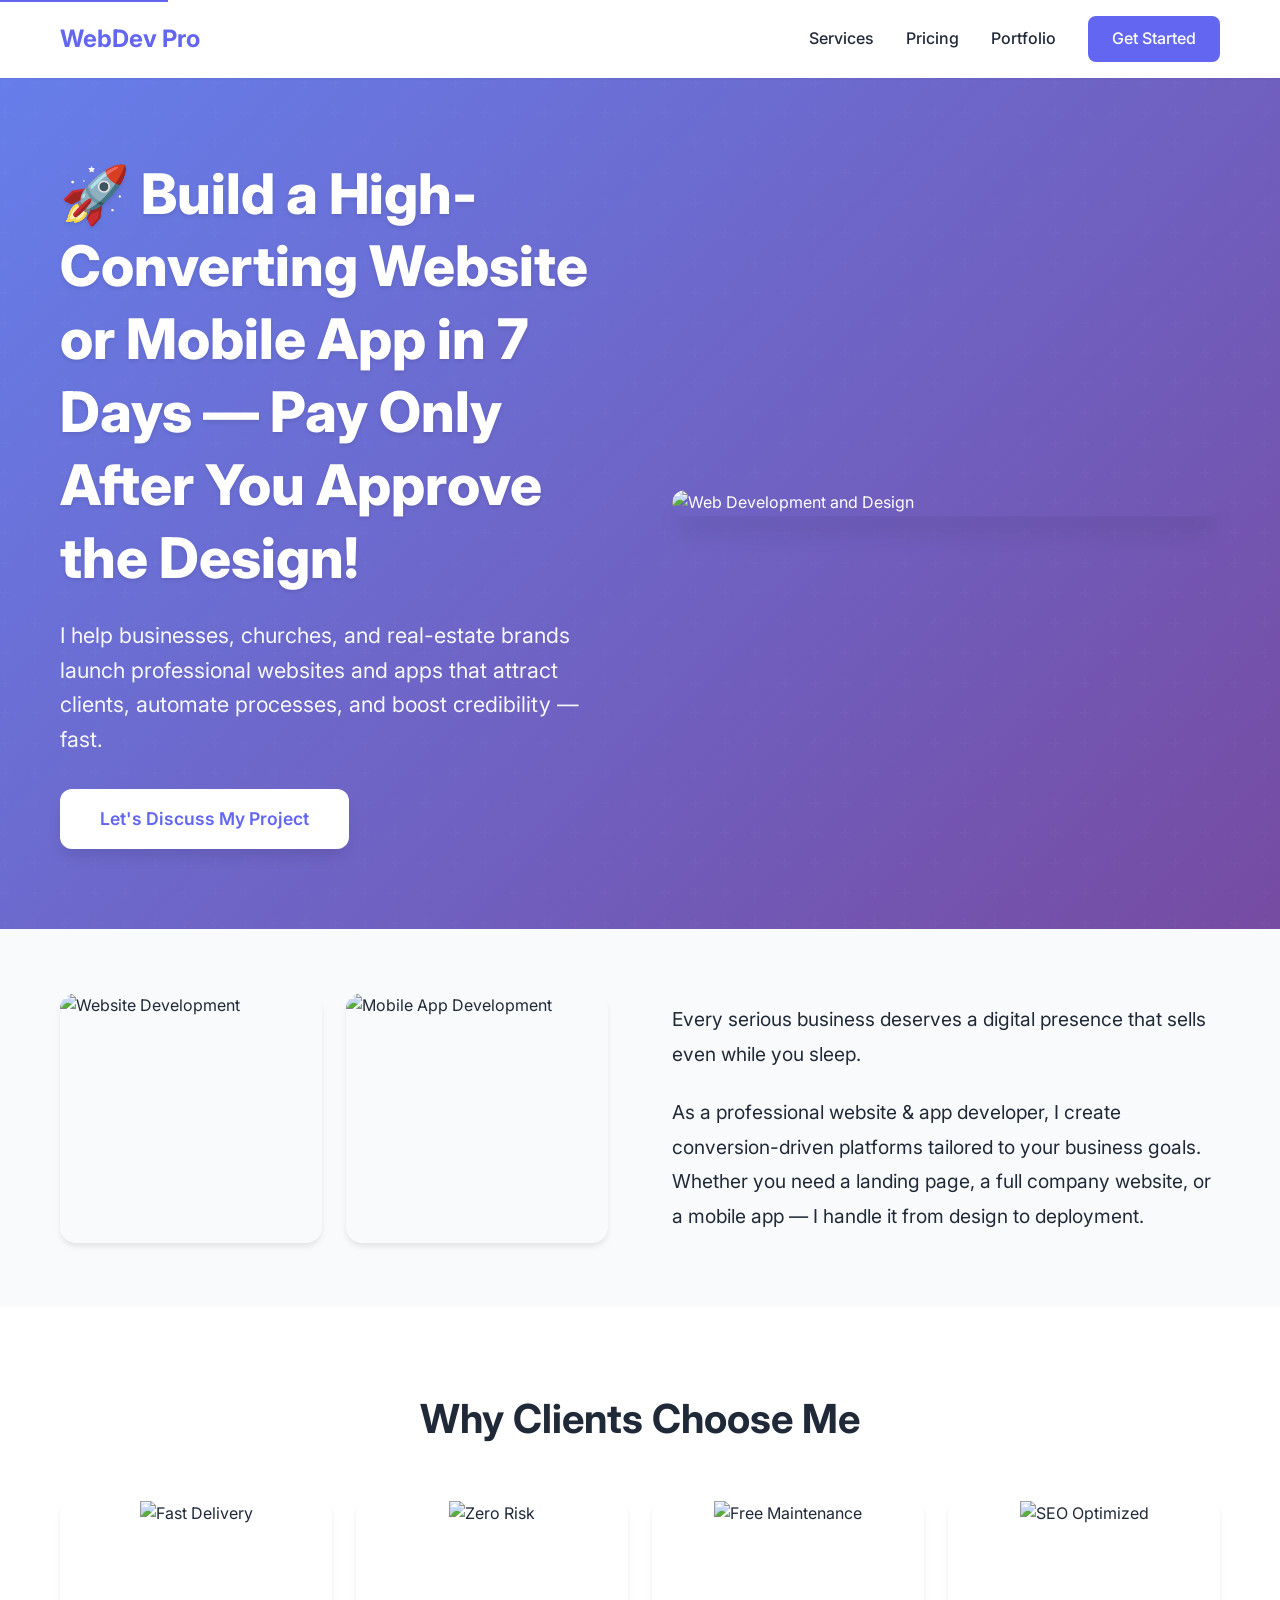
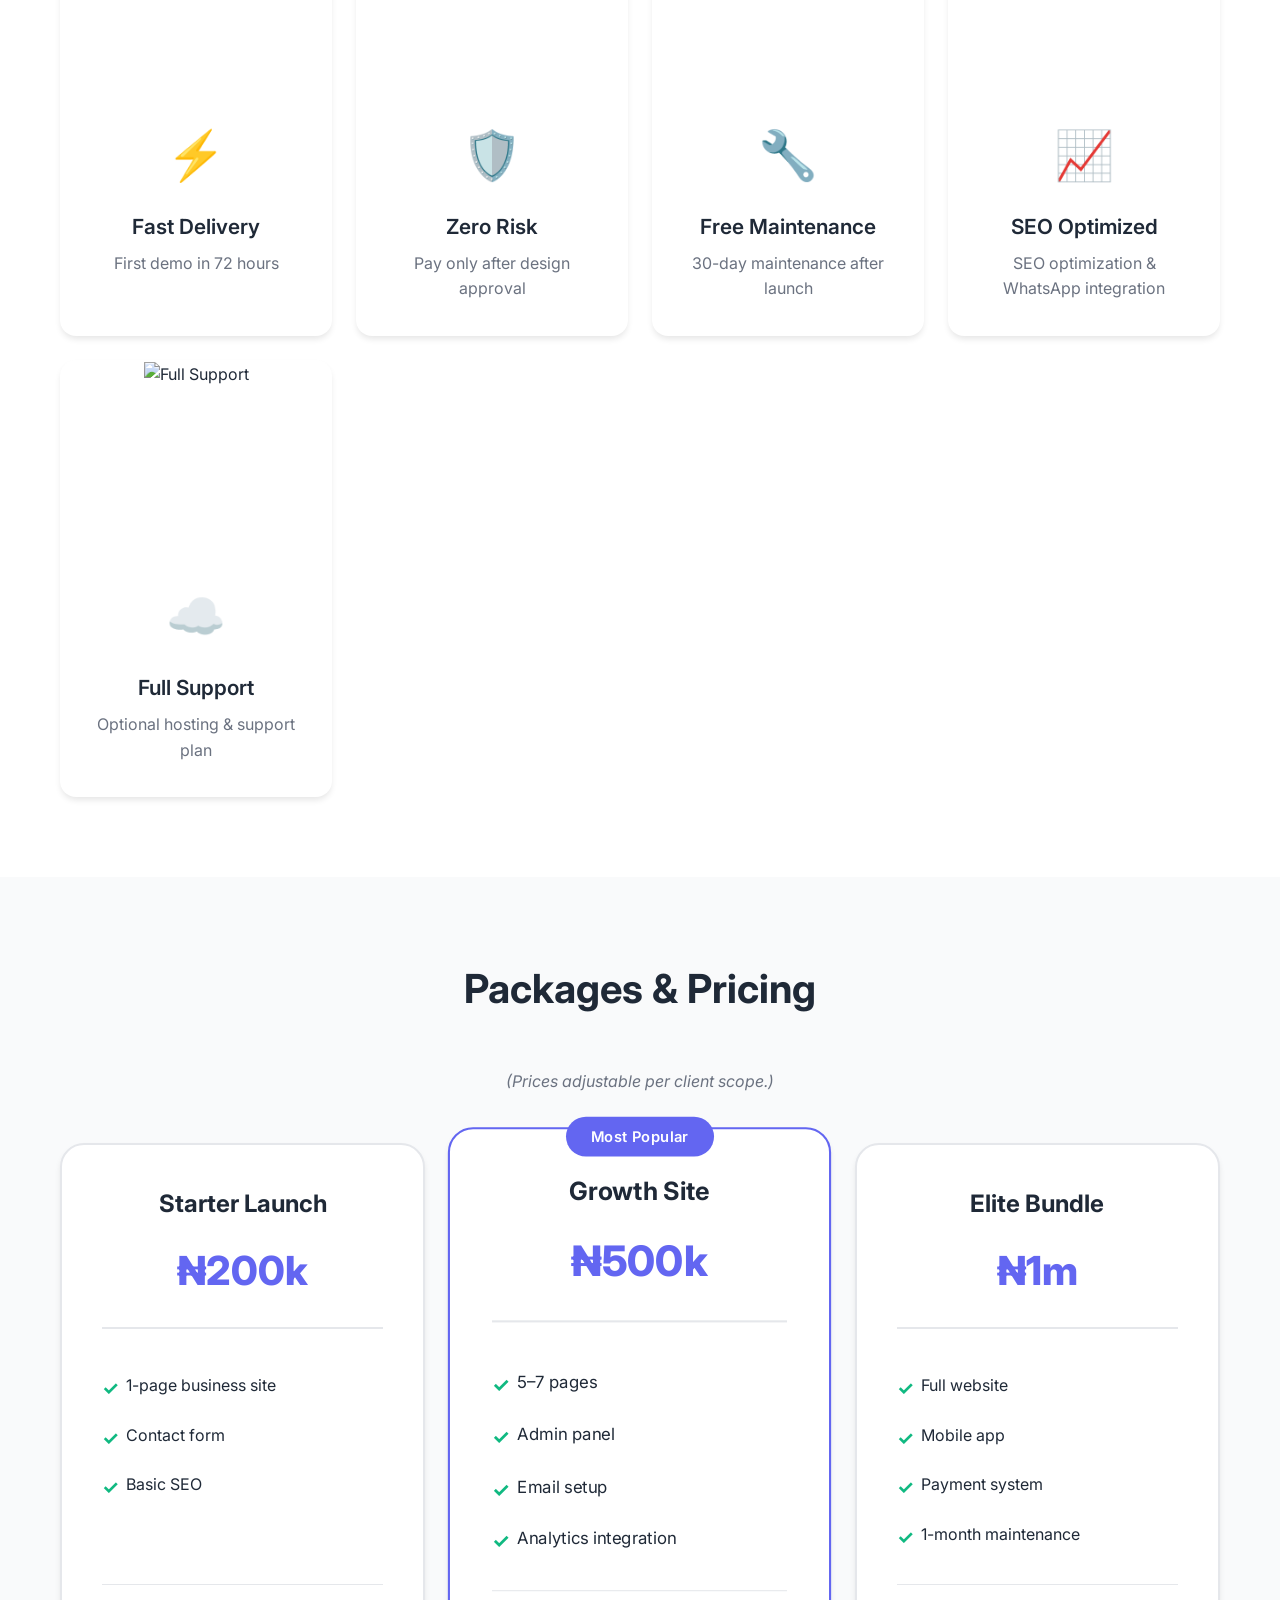
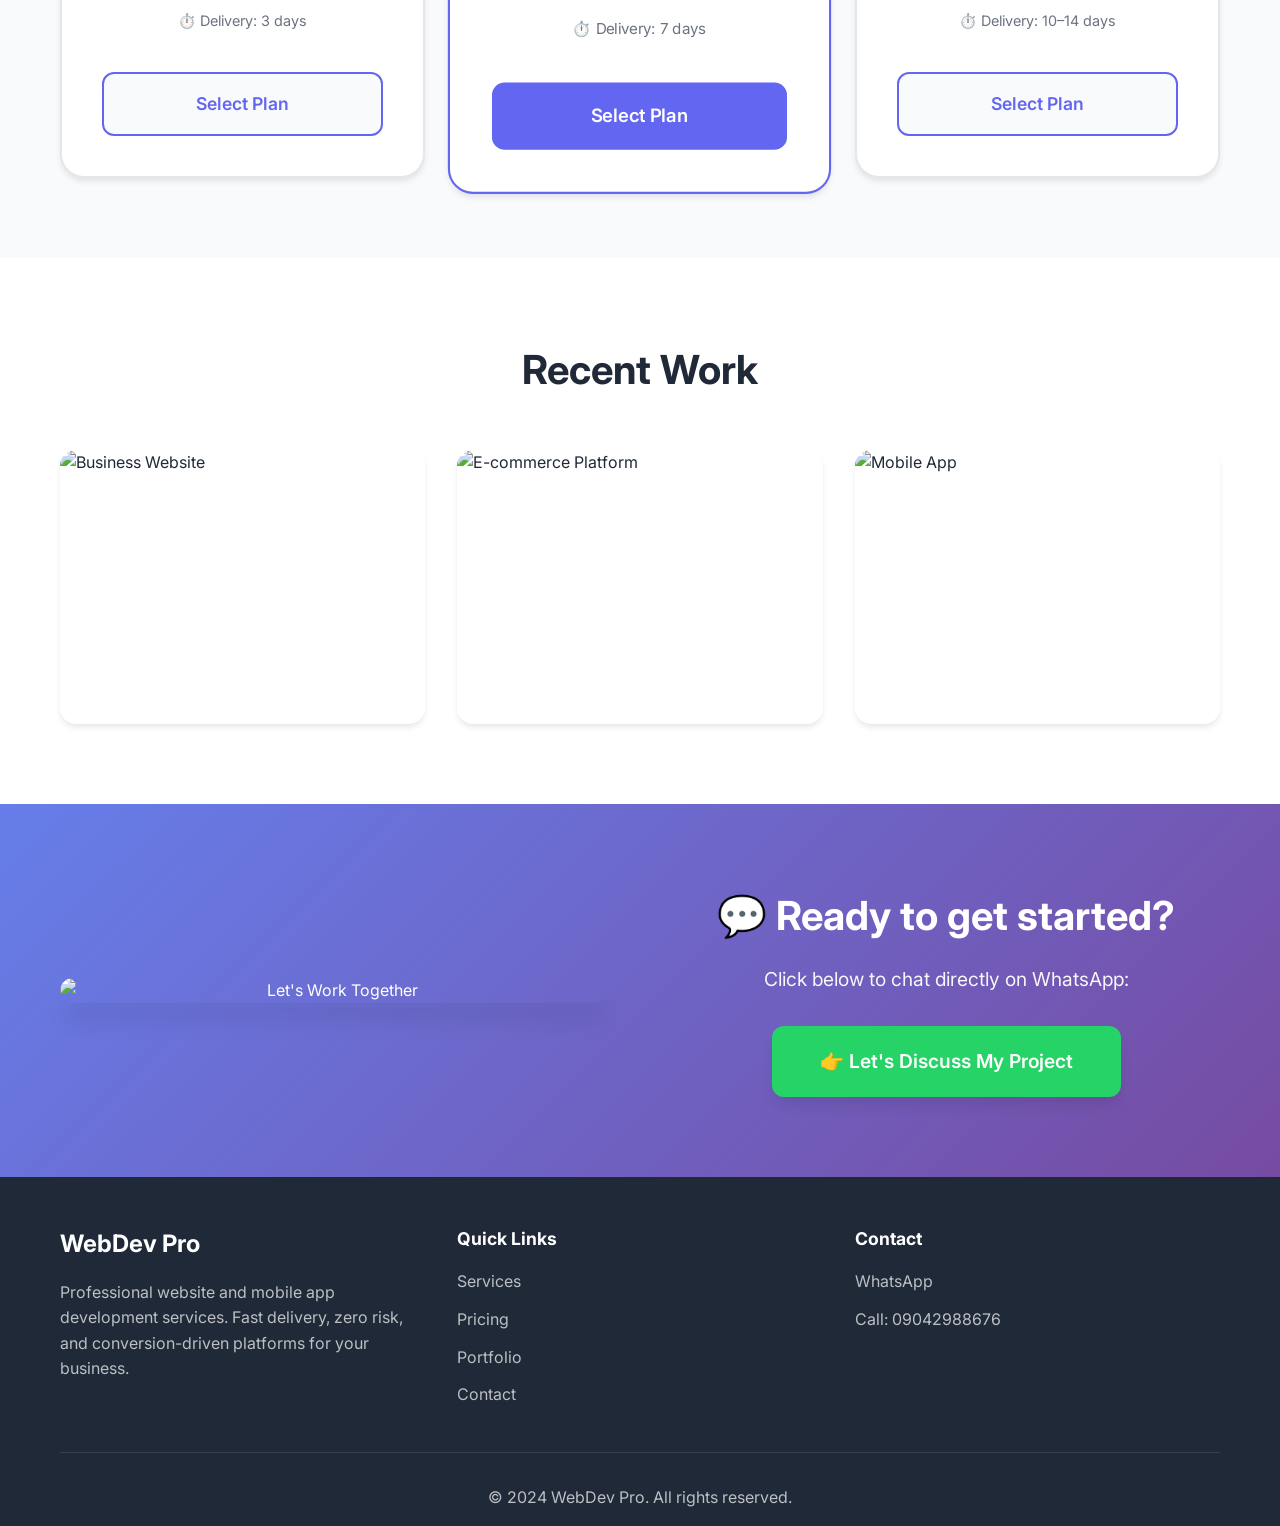
==== index.html @ 53df9e1d "Initial commit: Professional website developer landing page with portfolio" ====
<!DOCTYPE html>
<html lang="en">
<head>
    <meta charset="UTF-8">
    <meta name="viewport" content="width=device-width, initial-scale=1.0, maximum-scale=5.0, user-scalable=yes">
    <meta name="description" content="Professional website and mobile app development services. Fast delivery, zero risk, and conversion-driven platforms for your business.">
    <title>Professional Website & App Developer | Launch in 7 Days</title>
    <link rel="stylesheet" href="styles.css">
    <link rel="preconnect" href="https://fonts.googleapis.com">
    <link rel="preconnect" href="https://fonts.gstatic.com" crossorigin>
    <link href="https://fonts.googleapis.com/css2?family=Inter:wght@300;400;500;600;700;800&display=swap" rel="stylesheet">
</head>
<body>
    <!-- Skip to main content link for accessibility -->
    <a href="#main-content" class="skip-link">Skip to main content</a>
    
    <!-- Navigation -->
    <nav class="navbar" role="navigation" aria-label="Main navigation">
        <div class="container">
            <a href="index.html" class="nav-brand">WebDev Pro</a>
            <button class="mobile-menu-toggle" aria-label="Toggle menu" aria-expanded="false">
                <span></span>
                <span></span>
                <span></span>
            </button>
            <div class="nav-menu">
                <a href="#features" class="nav-link">Services</a>
                <a href="#pricing" class="nav-link">Pricing</a>
                <a href="#portfolio" class="nav-link">Portfolio</a>
                <a href="#contact" class="nav-cta">Get Started</a>
            </div>
        </div>
    </nav>

    <!-- Hero Section -->
    <main id="main-content">
    <section class="hero">
        <div class="container">
            <div class="hero-wrapper">
                <div class="hero-content">
                    <h1 class="hero-headline">
                        🚀 Build a High-Converting Website or Mobile App in 7 Days — Pay Only After You Approve the Design!
                    </h1>
                    <p class="hero-subheadline">
                        I help businesses, churches, and real-estate brands launch professional websites and apps that attract clients, automate processes, and boost credibility — fast.
                    </p>
                    <a href="#contact" class="btn btn-primary">Let's Discuss My Project</a>
                </div>
                <div class="hero-image">
                    <img src="https://images.unsplash.com/photo-1460925895917-afdab827c52f?w=800&q=80" alt="Web Development and Design" loading="lazy">
                </div>
            </div>
        </div>
    </section>

    <!-- Body Copy Section -->
    <section class="intro">
        <div class="container">
            <div class="intro-wrapper">
                <div class="intro-images">
                    <div class="intro-image">
                        <img src="https://images.unsplash.com/photo-1498050108023-c5249f4df085?w=600&q=80" alt="Website Development" loading="lazy">
                    </div>
                    <div class="intro-image">
                        <img src="https://images.unsplash.com/photo-1512941937669-90a1b58e7e9c?w=600&q=80" alt="Mobile App Development" loading="lazy">
                    </div>
                </div>
                <div class="intro-content">
                    <p class="intro-text">
                        Every serious business deserves a digital presence that sells even while you sleep.
                    </p>
                    <p class="intro-text">
                        As a professional website & app developer, I create conversion-driven platforms tailored to your business goals.
                        Whether you need a landing page, a full company website, or a mobile app — I handle it from design to deployment.
                    </p>
                </div>
            </div>
        </div>
    </section>

    <!-- Why Choose Me Section -->
    <section class="features" id="features">
        <div class="container">
            <h2 class="section-title">Why Clients Choose Me</h2>
            <div class="features-grid">
                <div class="feature-card">
                    <div class="feature-image">
                        <img src="https://images.unsplash.com/photo-1551434678-e076c223a692?w=400&q=80" alt="Fast Delivery" loading="lazy">
                    </div>
                    <div class="feature-icon">⚡</div>
                    <h3>Fast Delivery</h3>
                    <p>First demo in 72 hours</p>
                </div>
                <div class="feature-card">
                    <div class="feature-image">
                        <img src="https://images.unsplash.com/photo-1454165804606-c3d57bc86b40?w=400&q=80" alt="Zero Risk" loading="lazy">
                    </div>
                    <div class="feature-icon">🛡️</div>
                    <h3>Zero Risk</h3>
                    <p>Pay only after design approval</p>
                </div>
                <div class="feature-card">
                    <div class="feature-image">
                        <img src="https://images.unsplash.com/photo-1487058792275-0ad4aaf24ca7?w=400&q=80" alt="Free Maintenance" loading="lazy">
                    </div>
                    <div class="feature-icon">🔧</div>
                    <h3>Free Maintenance</h3>
                    <p>30-day maintenance after launch</p>
                </div>
                <div class="feature-card">
                    <div class="feature-image">
                        <img src="https://images.unsplash.com/photo-1551288049-bebda4e38f71?w=400&q=80" alt="SEO Optimized" loading="lazy">
                    </div>
                    <div class="feature-icon">📈</div>
                    <h3>SEO Optimized</h3>
                    <p>SEO optimization & WhatsApp integration</p>
                </div>
                <div class="feature-card">
                    <div class="feature-image">
                        <img src="https://images.unsplash.com/photo-1552664730-d307ca884978?w=400&q=80" alt="Full Support" loading="lazy">
                    </div>
                    <div class="feature-icon">☁️</div>
                    <h3>Full Support</h3>
                    <p>Optional hosting & support plan</p>
                </div>
            </div>
        </div>
    </section>

    <!-- Pricing Section -->
    <section class="pricing" id="pricing">
        <div class="container">
            <h2 class="section-title">Packages & Pricing</h2>
            <p class="pricing-note">(Prices adjustable per client scope.)</p>
            <div class="pricing-grid">
                <div class="pricing-card">
                    <div class="pricing-header">
                        <h3>Starter Launch</h3>
                        <div class="price">₦200k</div>
                    </div>
                    <ul class="pricing-features">
                        <li>1-page business site</li>
                        <li>Contact form</li>
                        <li>Basic SEO</li>
                    </ul>
                    <div class="delivery-time">⏱️ Delivery: 3 days</div>
                    <a href="https://wa.me/2349042988676?text=Hi! I'm interested in the Starter Launch package" class="btn btn-pricing" target="_blank" rel="noopener noreferrer">Select Plan</a>
                </div>
                <div class="pricing-card featured">
                    <div class="popular-badge">Most Popular</div>
                    <div class="pricing-header">
                        <h3>Growth Site</h3>
                        <div class="price">₦500k</div>
                    </div>
                    <ul class="pricing-features">
                        <li>5–7 pages</li>
                        <li>Admin panel</li>
                        <li>Email setup</li>
                        <li>Analytics integration</li>
                    </ul>
                    <div class="delivery-time">⏱️ Delivery: 7 days</div>
                    <a href="https://wa.me/2349042988676?text=Hi! I'm interested in the Growth Site package" class="btn btn-pricing btn-featured" target="_blank" rel="noopener noreferrer">Select Plan</a>
                </div>
                <div class="pricing-card">
                    <div class="pricing-header">
                        <h3>Elite Bundle</h3>
                        <div class="price">₦1m</div>
                    </div>
                    <ul class="pricing-features">
                        <li>Full website</li>
                        <li>Mobile app</li>
                        <li>Payment system</li>
                        <li>1-month maintenance</li>
                    </ul>
                    <div class="delivery-time">⏱️ Delivery: 10–14 days</div>
                    <a href="https://wa.me/2349042988676?text=Hi! I'm interested in the Elite Bundle package" class="btn btn-pricing" target="_blank" rel="noopener noreferrer">Select Plan</a>
                </div>
            </div>
        </div>
    </section>

    <!-- Portfolio Showcase Section -->
    <section class="portfolio" id="portfolio">
        <div class="container">
            <h2 class="section-title">Recent Work</h2>
            <div class="portfolio-grid">
                <a href="portfolio-business.html" class="portfolio-item">
                    <img src="https://images.unsplash.com/photo-1467232004584-a241de8bcf5d?w=600&q=80" alt="Business Website" loading="lazy">
                    <div class="portfolio-overlay">
                        <h3>Business Website</h3>
                        <p>Modern & Responsive</p>
                    </div>
                </a>
                <a href="portfolio-ecommerce.html" class="portfolio-item">
                    <img src="https://images.unsplash.com/photo-1551650975-87deedd944c3?w=600&q=80" alt="E-commerce Platform" loading="lazy">
                    <div class="portfolio-overlay">
                        <h3>E-commerce Platform</h3>
                        <p>Full Featured Store</p>
                    </div>
                </a>
                <a href="portfolio-mobile.html" class="portfolio-item">
                    <img src="https://images.unsplash.com/photo-1555774698-0b77e0d5fac6?w=600&q=80" alt="Mobile App" loading="lazy">
                    <div class="portfolio-overlay">
                        <h3>Mobile App</h3>
                        <p>iOS & Android</p>
                    </div>
                </a>
            </div>
        </div>
    </section>

    <!-- CTA Section -->
    <section class="cta" id="contact">
        <div class="container">
            <div class="cta-wrapper">
                <div class="cta-image">
                    <img src="https://images.unsplash.com/photo-1522071820081-009f0129c71c?w=600&q=80" alt="Let's Work Together" loading="lazy">
                </div>
                <div class="cta-content">
                    <h2 class="cta-title">💬 Ready to get started?</h2>
                    <p class="cta-text">Click below to chat directly on WhatsApp:</p>
                <a href="https://wa.me/2349042988676" class="btn btn-whatsapp" target="_blank" rel="noopener noreferrer">
                    <span>👉 Let's Discuss My Project</span>
                </a>
                </div>
            </div>
        </div>
    </section>
    </main>

    <!-- Footer -->
    <footer class="footer">
        <div class="container">
            <div class="footer-content">
                <div class="footer-section">
                    <h3>WebDev Pro</h3>
                    <p>Professional website and mobile app development services. Fast delivery, zero risk, and conversion-driven platforms for your business.</p>
                </div>
                <div class="footer-section">
                    <h4>Quick Links</h4>
                    <ul class="footer-links">
                        <li><a href="#features">Services</a></li>
                        <li><a href="#pricing">Pricing</a></li>
                        <li><a href="#portfolio">Portfolio</a></li>
                        <li><a href="#contact">Contact</a></li>
                    </ul>
                </div>
                <div class="footer-section">
                    <h4>Contact</h4>
                    <ul class="footer-links">
                        <li><a href="https://wa.me/2349042988676" target="_blank" rel="noopener noreferrer">WhatsApp</a></li>
                        <li><a href="tel:+2349042988676">Call: 09042988676</a></li>
                    </ul>
                </div>
            </div>
            <div class="footer-bottom">
                <p>&copy; 2024 WebDev Pro. All rights reserved.</p>
            </div>
        </div>
    </footer>

    <!-- Scroll to Top Button -->
    <button class="scroll-to-top" aria-label="Scroll to top" style="display: none;">
        <svg width="24" height="24" viewBox="0 0 24 24" fill="none" stroke="currentColor" stroke-width="2">
            <path d="M18 15l-6-6-6 6"/>
        </svg>
    </button>

    <script>
        // Mobile Menu Toggle
        const menuToggle = document.querySelector('.mobile-menu-toggle');
        const navMenu = document.querySelector('.nav-menu');
        
        menuToggle.addEventListener('click', () => {
            const isExpanded = menuToggle.getAttribute('aria-expanded') === 'true';
            menuToggle.setAttribute('aria-expanded', !isExpanded);
            navMenu.classList.toggle('active');
            menuToggle.classList.toggle('active');
        });

        // Close menu when clicking on a link
        document.querySelectorAll('.nav-link, .nav-cta').forEach(link => {
            link.addEventListener('click', () => {
                navMenu.classList.remove('active');
                menuToggle.classList.remove('active');
                menuToggle.setAttribute('aria-expanded', 'false');
            });
        });

        // Scroll to Top Button
        const scrollToTopBtn = document.querySelector('.scroll-to-top');
        
        window.addEventListener('scroll', () => {
            if (window.pageYOffset > 300) {
                scrollToTopBtn.style.display = 'flex';
            } else {
                scrollToTopBtn.style.display = 'none';
            }
        });

        scrollToTopBtn.addEventListener('click', () => {
            window.scrollTo({
                top: 0,
                behavior: 'smooth'
            });
        });

        // Smooth scroll for anchor links
        document.querySelectorAll('a[href^="#"]').forEach(anchor => {
            anchor.addEventListener('click', function (e) {
                const href = this.getAttribute('href');
                if (href !== '#' && href !== '#!') {
                    e.preventDefault();
                    const target = document.querySelector(href);
                    if (target) {
                        target.scrollIntoView({
                            behavior: 'smooth',
                            block: 'start'
                        });
                    }
                }
            });
        });
    </script>
</body>
</html>
---- styles.css ----
/* Reset and Base Styles */
* {
    margin: 0;
    padding: 0;
    box-sizing: border-box;
}

:root {
    --primary-color: #6366f1;
    --primary-dark: #4f46e5;
    --secondary-color: #10b981;
    --text-dark: #1f2937;
    --text-light: #6b7280;
    --bg-light: #f9fafb;
    --bg-white: #ffffff;
    --border-color: #e5e7eb;
    --shadow-sm: 0 1px 2px 0 rgba(0, 0, 0, 0.05);
    --shadow-md: 0 4px 6px -1px rgba(0, 0, 0, 0.1);
    --shadow-lg: 0 10px 15px -3px rgba(0, 0, 0, 0.1);
    --shadow-xl: 0 20px 25px -5px rgba(0, 0, 0, 0.1);
}

/* Prevent horizontal scroll on all devices */
html {
    overflow-x: hidden;
    max-width: 100%;
}

body {
    font-family: 'Inter', -apple-system, BlinkMacSystemFont, 'Segoe UI', Roboto, Oxygen, Ubuntu, Cantarell, sans-serif;
    line-height: 1.6;
    color: var(--text-dark);
    background-color: var(--bg-white);
    overflow-x: hidden;
    width: 100%;
}

/* Skip Link for Accessibility */
.skip-link {
    position: absolute;
    top: -40px;
    left: 0;
    background: var(--primary-color);
    color: white;
    padding: 8px;
    text-decoration: none;
    z-index: 10000;
}

.skip-link:focus {
    top: 0;
}

.container {
    max-width: 1200px;
    margin: 0 auto;
    padding: 0 20px;
}

/* Navigation */
.navbar {
    background: var(--bg-white);
    box-shadow: var(--shadow-sm);
    position: sticky;
    top: 0;
    z-index: 1000;
    padding: 1rem 0;
}

.navbar .container {
    position: relative;
    display: flex;
    justify-content: space-between;
    align-items: center;
}

.nav-brand {
    font-size: 1.5rem;
    font-weight: 700;
    color: var(--primary-color);
    text-decoration: none;
    transition: color 0.3s ease;
}

.nav-brand:hover {
    color: var(--primary-dark);
}

.nav-menu {
    display: flex;
    gap: 2rem;
    align-items: center;
}

.nav-link {
    color: var(--text-dark);
    text-decoration: none;
    font-weight: 500;
    transition: color 0.3s ease;
    position: relative;
}

.nav-link:hover {
    color: var(--primary-color);
}

.nav-link:focus {
    outline: 2px solid var(--primary-color);
    outline-offset: 4px;
    border-radius: 4px;
}

.nav-cta {
    padding: 0.625rem 1.5rem;
    background: var(--primary-color);
    color: white;
    text-decoration: none;
    border-radius: 0.5rem;
    font-weight: 500;
    transition: all 0.3s ease;
}

.nav-cta:hover {
    background: var(--primary-dark);
    transform: translateY(-2px);
    box-shadow: var(--shadow-md);
}

.nav-cta:focus {
    outline: 2px solid var(--primary-color);
    outline-offset: 2px;
}

/* Mobile Menu Toggle */
.mobile-menu-toggle {
    display: none;
    flex-direction: column;
    gap: 5px;
    background: none;
    border: none;
    cursor: pointer;
    padding: 0.5rem;
    z-index: 1001;
}

.mobile-menu-toggle span {
    width: 25px;
    height: 3px;
    background: var(--text-dark);
    border-radius: 3px;
    transition: all 0.3s ease;
}

.mobile-menu-toggle.active span:nth-child(1) {
    transform: rotate(45deg) translate(8px, 8px);
}

.mobile-menu-toggle.active span:nth-child(2) {
    opacity: 0;
}

.mobile-menu-toggle.active span:nth-child(3) {
    transform: rotate(-45deg) translate(7px, -7px);
}

.mobile-menu-toggle:focus {
    outline: 2px solid var(--primary-color);
    outline-offset: 2px;
    border-radius: 4px;
}

/* Hero Section */
.hero {
    background: linear-gradient(135deg, #667eea 0%, #764ba2 100%);
    color: white;
    padding: 5rem 0;
    position: relative;
    overflow: hidden;
}

.hero::before {
    content: '';
    position: absolute;
    top: 0;
    left: 0;
    right: 0;
    bottom: 0;
    background: url("data:image/svg+xml,%3Csvg width='60' height='60' viewBox='0 0 60 60' xmlns='http://www.w3.org/2000/svg'%3E%3Cg fill='none' fill-rule='evenodd'%3E%3Cg fill='%23ffffff' fill-opacity='0.05'%3E%3Cpath d='M36 34v-4h-2v4h-4v2h4v4h2v-4h4v-2h-4zm0-30V0h-2v4h-4v2h4v4h2V6h4V4h-4zM6 34v-4H4v4H0v2h4v4h2v-4h4v-2H6zM6 4V0H4v4H0v2h4v4h2V6h4V4H6z'/%3E%3C/g%3E%3C/g%3E%3C/svg%3E");
    opacity: 0.3;
}

.hero-wrapper {
    position: relative;
    z-index: 1;
    display: grid;
    grid-template-columns: 1fr 1fr;
    gap: 4rem;
    align-items: center;
}

.hero-content {
    text-align: left;
}

.hero-image {
    position: relative;
    border-radius: 1rem;
    overflow: hidden;
    box-shadow: var(--shadow-xl);
    animation: float 6s ease-in-out infinite;
}

/* Reduce animation on mobile for better performance */
@media (prefers-reduced-motion: reduce) {
    .hero-image {
        animation: none;
    }
}

.hero-image img {
    width: 100%;
    height: auto;
    display: block;
    border-radius: 1rem;
}

@keyframes float {
    0%, 100% {
        transform: translateY(0px);
    }
    50% {
        transform: translateY(-20px);
    }
}

.hero-headline {
    font-size: clamp(1.5rem, 4vw + 1rem, 3.5rem);
    font-weight: 800;
    line-height: 1.3;
    margin-bottom: 1.5rem;
    text-shadow: 0 2px 4px rgba(0, 0, 0, 0.1);
}

.hero-subheadline {
    font-size: clamp(1rem, 2vw + 0.5rem, 1.35rem);
    line-height: 1.6;
    margin-bottom: 2rem;
    opacity: 0.95;
}

.btn {
    display: inline-block;
    padding: 1rem 2.5rem;
    font-size: 1.1rem;
    font-weight: 600;
    text-decoration: none;
    border-radius: 0.75rem;
    transition: all 0.3s ease;
    cursor: pointer;
    border: none;
}

.btn:focus {
    outline: 2px solid var(--primary-color);
    outline-offset: 2px;
}

.btn-primary {
    background: white;
    color: var(--primary-color);
    box-shadow: var(--shadow-lg);
}

.btn-primary:hover {
    transform: translateY(-3px);
    box-shadow: var(--shadow-xl);
}

.btn-primary:active {
    transform: translateY(-1px);
}

/* Intro Section */
.intro {
    padding: 4rem 0;
    background: var(--bg-light);
}

.intro-wrapper {
    display: grid;
    grid-template-columns: 1fr 1fr;
    gap: 4rem;
    align-items: center;
}

.intro-images {
    display: grid;
    grid-template-columns: 1fr 1fr;
    gap: 1.5rem;
}

.intro-image {
    border-radius: 1rem;
    overflow: hidden;
    box-shadow: var(--shadow-md);
    transition: transform 0.3s ease;
}

.intro-image:hover {
    transform: scale(1.05);
}

.intro-image img {
    width: 100%;
    height: 250px;
    object-fit: cover;
    display: block;
}

.intro-content {
    text-align: left;
}

.intro-text {
    font-size: 1.2rem;
    line-height: 1.8;
    color: var(--text-dark);
    margin-bottom: 1.5rem;
}

.intro-text:last-child {
    margin-bottom: 0;
}

/* Features Section */
.features {
    padding: 5rem 0;
    background: var(--bg-white);
}

.section-title {
    font-size: clamp(2rem, 4vw, 2.5rem);
    font-weight: 700;
    text-align: center;
    margin-bottom: 3rem;
    color: var(--text-dark);
}

.features-grid {
    display: grid;
    grid-template-columns: repeat(auto-fit, minmax(250px, 1fr));
    gap: 1.5rem;
    margin-top: 3rem;
}

.feature-card {
    background: var(--bg-white);
    padding: 0;
    border-radius: 1rem;
    box-shadow: var(--shadow-md);
    text-align: center;
    transition: all 0.3s ease;
    border: 2px solid transparent;
    overflow: hidden;
}

.feature-card:hover {
    transform: translateY(-5px);
    box-shadow: var(--shadow-xl);
    border-color: var(--primary-color);
}

.feature-image {
    width: 100%;
    height: 200px;
    overflow: hidden;
    position: relative;
}

.feature-image img {
    width: 100%;
    height: 100%;
    object-fit: cover;
    transition: transform 0.3s ease;
}

.feature-card:hover .feature-image img {
    transform: scale(1.1);
}

.feature-icon {
    font-size: 3rem;
    margin: 1rem 0;
    position: relative;
    z-index: 1;
}

.feature-card h3,
.feature-card p {
    padding: 0 2rem;
}

.feature-card p {
    padding-bottom: 2rem;
}

.feature-card h3 {
    font-size: 1.3rem;
    font-weight: 600;
    margin-bottom: 0.5rem;
    color: var(--text-dark);
}

.feature-card p {
    color: var(--text-light);
    font-size: 1rem;
}

/* Pricing Section */
.pricing {
    padding: 5rem 0;
    background: var(--bg-light);
}

.pricing-note {
    text-align: center;
    color: var(--text-light);
    font-style: italic;
    margin-bottom: 3rem;
}

.pricing-grid {
    display: grid;
    grid-template-columns: repeat(auto-fit, minmax(280px, 1fr));
    gap: 2rem;
    margin-top: 3rem;
}

.pricing-card {
    background: var(--bg-white);
    border-radius: 1.5rem;
    padding: 2.5rem;
    box-shadow: var(--shadow-md);
    transition: all 0.3s ease;
    position: relative;
    border: 2px solid var(--border-color);
    display: flex;
    flex-direction: column;
}

.pricing-card:hover {
    transform: translateY(-8px);
    box-shadow: var(--shadow-xl);
}

.pricing-card.featured {
    border-color: var(--primary-color);
    transform: scale(1.05);
}

.pricing-card.featured:hover {
    transform: scale(1.05) translateY(-8px);
}

.popular-badge {
    position: absolute;
    top: -12px;
    left: 50%;
    transform: translateX(-50%);
    background: var(--primary-color);
    color: white;
    padding: 0.5rem 1.5rem;
    border-radius: 2rem;
    font-size: 0.875rem;
    font-weight: 600;
}

.pricing-header {
    text-align: center;
    margin-bottom: 2rem;
    padding-bottom: 1.5rem;
    border-bottom: 2px solid var(--border-color);
}

.pricing-header h3 {
    font-size: 1.5rem;
    font-weight: 700;
    margin-bottom: 1rem;
    color: var(--text-dark);
}

.price {
    font-size: 2.5rem;
    font-weight: 800;
    color: var(--primary-color);
}

.pricing-features {
    list-style: none;
    margin-bottom: 1.5rem;
    flex-grow: 1;
}

.pricing-features li {
    padding: 0.75rem 0;
    color: var(--text-dark);
    font-size: 1rem;
    position: relative;
    padding-left: 1.5rem;
}

.pricing-features li::before {
    content: '✓';
    position: absolute;
    left: 0;
    color: var(--secondary-color);
    font-weight: bold;
    font-size: 1.2rem;
}

.delivery-time {
    text-align: center;
    color: var(--text-light);
    font-size: 0.9rem;
    padding-top: 1.5rem;
    margin-bottom: 1.5rem;
    border-top: 1px solid var(--border-color);
}

.btn-pricing {
    width: 100%;
    text-align: center;
    margin-top: 1rem;
    background: var(--bg-light);
    color: var(--primary-color);
    border: 2px solid var(--primary-color);
}

.btn-pricing:hover {
    background: var(--primary-color);
    color: white;
    transform: translateY(-2px);
}

.btn-featured {
    background: var(--primary-color);
    color: white;
    border-color: var(--primary-color);
}

.btn-featured:hover {
    background: var(--primary-dark);
    border-color: var(--primary-dark);
}

/* CTA Section */
.cta {
    padding: 5rem 0;
    background: linear-gradient(135deg, #667eea 0%, #764ba2 100%);
    color: white;
    text-align: center;
}

.cta-content {
    max-width: 600px;
    margin: 0 auto;
}

.cta-title {
    font-size: clamp(2rem, 4vw, 2.5rem);
    font-weight: 700;
    margin-bottom: 1rem;
}

.cta-text {
    font-size: 1.2rem;
    margin-bottom: 2rem;
    opacity: 0.95;
}

.btn-whatsapp {
    background: #25d366;
    color: white;
    font-size: 1.2rem;
    padding: 1.25rem 3rem;
    display: inline-block;
    box-shadow: var(--shadow-lg);
}

.btn-whatsapp:hover {
    background: #20ba5a;
    transform: translateY(-3px);
    box-shadow: var(--shadow-xl);
}

.cta-note {
    margin-top: 1.5rem;
    font-size: 0.9rem;
    opacity: 0.8;
    font-style: italic;
}

.cta-wrapper {
    display: grid;
    grid-template-columns: 1fr 1fr;
    gap: 4rem;
    align-items: center;
}

.cta-image {
    border-radius: 1rem;
    overflow: hidden;
    box-shadow: var(--shadow-xl);
}

.cta-image img {
    width: 100%;
    height: auto;
    display: block;
    border-radius: 1rem;
}

/* Portfolio Section */
.portfolio {
    padding: 5rem 0;
    background: var(--bg-white);
}

.portfolio-grid {
    display: grid;
    grid-template-columns: repeat(auto-fit, minmax(280px, 1fr));
    gap: 2rem;
    margin-top: 3rem;
}

.portfolio-item {
    position: relative;
    border-radius: 1rem;
    overflow: hidden;
    box-shadow: var(--shadow-md);
    cursor: pointer;
    aspect-ratio: 4/3;
    display: block;
    text-decoration: none;
    color: inherit;
}

.portfolio-item img {
    width: 100%;
    height: 100%;
    object-fit: cover;
    transition: transform 0.3s ease;
}

.portfolio-item:hover img {
    transform: scale(1.1);
}

.portfolio-overlay {
    position: absolute;
    bottom: 0;
    left: 0;
    right: 0;
    background: linear-gradient(to top, rgba(0, 0, 0, 0.9), rgba(0, 0, 0, 0.5), transparent);
    color: white;
    padding: 1.5rem;
    opacity: 0;
    transition: opacity 0.3s ease;
}

/* Show overlay on mobile by default for better UX */
@media (max-width: 768px) {
    .portfolio-overlay {
        opacity: 1;
        padding: 1.25rem;
    }
    
    .portfolio-overlay::after {
        display: none;
    }
}

.portfolio-overlay::after {
    content: 'View Details →';
    display: block;
    margin-top: 0.5rem;
    font-size: 0.9rem;
    opacity: 0.8;
    font-weight: 500;
}

.portfolio-item:hover .portfolio-overlay {
    opacity: 1;
}

.portfolio-overlay h3 {
    font-size: 1.5rem;
    font-weight: 600;
    margin-bottom: 0.5rem;
}

.portfolio-overlay p {
    font-size: 1rem;
    opacity: 0.9;
}

/* Footer */
.footer {
    background: var(--text-dark);
    color: white;
    padding: 3rem 0 1rem;
}

.footer-content {
    display: grid;
    grid-template-columns: repeat(auto-fit, minmax(250px, 1fr));
    gap: 2rem;
    margin-bottom: 2rem;
}

.footer-section h3 {
    font-size: 1.5rem;
    margin-bottom: 1rem;
    color: white;
}

.footer-section h4 {
    font-size: 1.1rem;
    margin-bottom: 1rem;
    color: white;
}

.footer-section p {
    color: rgba(255, 255, 255, 0.7);
    line-height: 1.6;
}

.footer-links {
    list-style: none;
}

.footer-links li {
    margin-bottom: 0.75rem;
}

.footer-links a {
    color: rgba(255, 255, 255, 0.7);
    text-decoration: none;
    transition: color 0.3s ease;
}

.footer-links a:hover {
    color: white;
}

.footer-links a:focus {
    outline: 2px solid white;
    outline-offset: 2px;
    border-radius: 4px;
}

.footer-bottom {
    text-align: center;
    padding-top: 2rem;
    border-top: 1px solid rgba(255, 255, 255, 0.1);
}

.footer-bottom p {
    color: rgba(255, 255, 255, 0.7);
    margin: 0;
}

/* Scroll to Top Button */
.scroll-to-top {
    position: fixed;
    bottom: 2rem;
    right: 2rem;
    width: 50px;
    height: 50px;
    background: var(--primary-color);
    color: white;
    border: none;
    border-radius: 50%;
    cursor: pointer;
    display: flex;
    align-items: center;
    justify-content: center;
    box-shadow: var(--shadow-lg);
    transition: all 0.3s ease;
    z-index: 999;
}

.scroll-to-top:hover {
    background: var(--primary-dark);
    transform: translateY(-5px);
    box-shadow: var(--shadow-xl);
}

.scroll-to-top:focus {
    outline: 2px solid var(--primary-color);
    outline-offset: 2px;
}

.scroll-to-top svg {
    width: 24px;
    height: 24px;
}

/* Responsive Design */
@media (max-width: 968px) {
    .hero-wrapper {
        grid-template-columns: 1fr;
        gap: 2rem;
    }

    .hero-content {
        text-align: center;
    }

    .intro-wrapper {
        grid-template-columns: 1fr;
        gap: 2rem;
    }

    .intro-images {
        grid-template-columns: 1fr;
    }

    .intro-content {
        text-align: center;
    }

    .cta-wrapper {
        grid-template-columns: 1fr;
        gap: 2rem;
    }

    .cta-content {
        text-align: center;
    }
}

@media (max-width: 768px) {
    .hero {
        padding: 3rem 0;
    }

    .intro,
    .features,
    .pricing,
    .cta,
    .portfolio {
        padding: 3rem 0;
    }

    .pricing-card.featured {
        transform: scale(1);
    }

    .pricing-card.featured:hover {
        transform: translateY(-8px);
    }

    .features-grid,
    .pricing-grid,
    .portfolio-grid {
        grid-template-columns: 1fr;
        gap: 1.5rem;
    }

    .nav-brand {
        font-size: 1.25rem;
    }

    .nav-cta {
        padding: 0.75rem 1.5rem;
        font-size: 0.95rem;
        min-height: 44px;
    }

    .hero-headline {
        text-align: center;
        font-size: clamp(1.75rem, 5vw, 2.5rem);
    }

    .hero-subheadline {
        text-align: center;
    }

    .btn {
        min-height: 44px;
        padding: 0.875rem 2rem;
    }

    .btn-whatsapp {
        min-height: 48px;
        padding: 1rem 2.5rem;
        font-size: 1.1rem;
    }

    /* Mobile Menu */
    .mobile-menu-toggle {
        display: flex;
        min-width: 44px;
        min-height: 44px;
    }

    .nav-menu {
        position: absolute;
        top: 100%;
        left: 0;
        right: 0;
        background: var(--bg-white);
        flex-direction: column;
        padding: 1.5rem;
        box-shadow: var(--shadow-lg);
        transform: translateY(-100%);
        opacity: 0;
        visibility: hidden;
        transition: all 0.3s ease;
        gap: 0.5rem;
        align-items: stretch;
        max-height: calc(100vh - 70px);
        overflow-y: auto;
    }

    .nav-menu.active {
        transform: translateY(0);
        opacity: 1;
        visibility: visible;
    }

    .nav-link {
        padding: 1rem 0;
        border-bottom: 1px solid var(--border-color);
        min-height: 44px;
        display: flex;
        align-items: center;
        font-size: 1rem;
    }

    .nav-cta {
        width: 100%;
        text-align: center;
        margin-top: 0.5rem;
        min-height: 48px;
    }

    .footer-content {
        grid-template-columns: 1fr;
        text-align: center;
        gap: 2rem;
    }

    .scroll-to-top {
        bottom: 1rem;
        right: 1rem;
        width: 48px;
        height: 48px;
    }

    .feature-image {
        height: 200px;
    }

    .intro-image img {
        height: 200px;
    }

    .pricing-card {
        padding: 2rem;
    }

    .section-title {
        font-size: 2rem;
    }
}

@media (max-width: 480px) {
    .container {
        padding: 0 15px;
    }
    
    .intro-image img {
        height: 200px;
    }

    .pricing-card {
        padding: 1.5rem;
    }

    .btn {
        padding: 0.875rem 1.5rem;
        font-size: 1rem;
        min-height: 44px; /* Touch target size */
        display: inline-flex;
        align-items: center;
        justify-content: center;
    }

    .btn-whatsapp {
        padding: 1rem 2rem;
        font-size: 1rem;
        min-height: 48px;
    }

    .hero {
        padding: 2rem 0;
    }

    .hero-headline {
        font-size: 1.5rem;
        line-height: 1.4;
        margin-bottom: 1rem;
    }

    .hero-subheadline {
        font-size: 1rem;
        line-height: 1.5;
        margin-bottom: 1.5rem;
    }

    .hero-image {
        animation: none; /* Disable float animation on mobile for better performance */
        margin-top: 1.5rem;
    }

    .intro,
    .features,
    .pricing,
    .cta,
    .portfolio {
        padding: 2rem 0;
    }

    .section-title {
        font-size: 1.75rem;
        margin-bottom: 2rem;
    }

    .intro-text {
        font-size: 1rem;
        line-height: 1.6;
    }

    .feature-image {
        height: 180px; /* Smaller on mobile */
    }

    .feature-icon {
        font-size: 2.5rem;
        margin: 0.75rem 0;
    }

    .feature-card h3 {
        font-size: 1.1rem;
    }

    .feature-card p {
        font-size: 0.9rem;
        padding: 0 1.5rem 1.5rem;
    }

    .pricing-grid,
    .portfolio-grid,
    .features-grid {
        grid-template-columns: 1fr;
        gap: 1.5rem;
    }
    
    /* Ensure no horizontal scroll on very small screens */
    .pricing-grid,
    .portfolio-grid {
        min-width: 0;
    }

    .price {
        font-size: 2rem;
    }

    .pricing-header h3 {
        font-size: 1.25rem;
    }

    .pricing-features li {
        font-size: 0.9rem;
        padding: 0.5rem 0;
    }

    .cta-title {
        font-size: 1.5rem;
    }

    .cta-text {
        font-size: 1rem;
        margin-bottom: 1.5rem;
    }

    .footer-content {
        gap: 1.5rem;
    }

    .footer-section h3 {
        font-size: 1.25rem;
    }

    .footer-section h4 {
        font-size: 1rem;
    }

    .scroll-to-top {
        width: 44px;
        height: 44px;
        bottom: 1rem;
        right: 1rem;
    }

    .mobile-menu-toggle {
        min-width: 44px;
        min-height: 44px;
    }

    .nav-menu {
        padding: 1.5rem;
    }

    .nav-link {
        padding: 1rem 0;
        min-height: 44px;
        display: flex;
        align-items: center;
    }

    .nav-cta {
        min-height: 44px;
        padding: 0.75rem 1.5rem;
    }
}

/* Smooth Scroll */
html {
    scroll-behavior: smooth;
}

/* Animation */
@keyframes fadeInUp {
    from {
        opacity: 0;
        transform: translateY(30px);
    }
    to {
        opacity: 1;
        transform: translateY(0);
    }
}

.feature-card,
.pricing-card {
    animation: fadeInUp 0.6s ease-out;
}

.feature-card:nth-child(2) {
    animation-delay: 0.1s;
}

.feature-card:nth-child(3) {
    animation-delay: 0.2s;
}

.feature-card:nth-child(4) {
    animation-delay: 0.3s;
}

.feature-card:nth-child(5) {
    animation-delay: 0.4s;
}
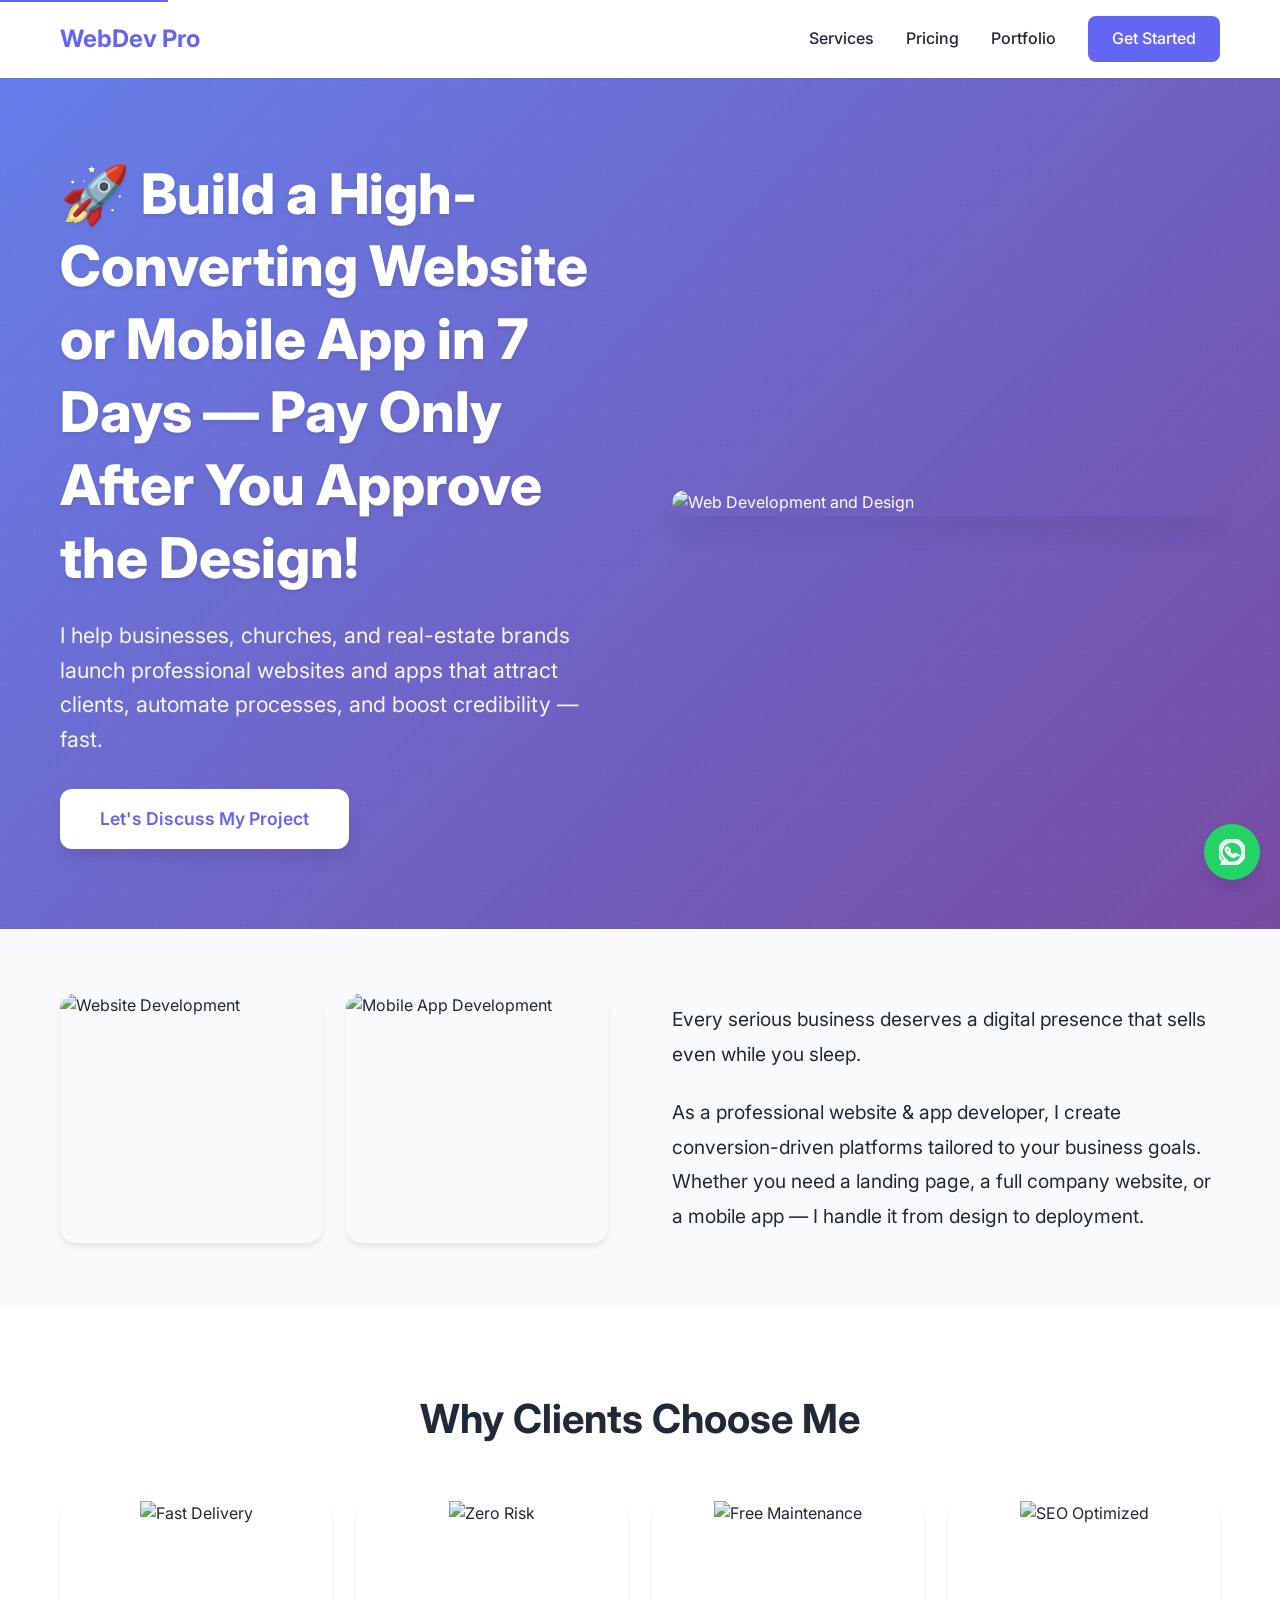
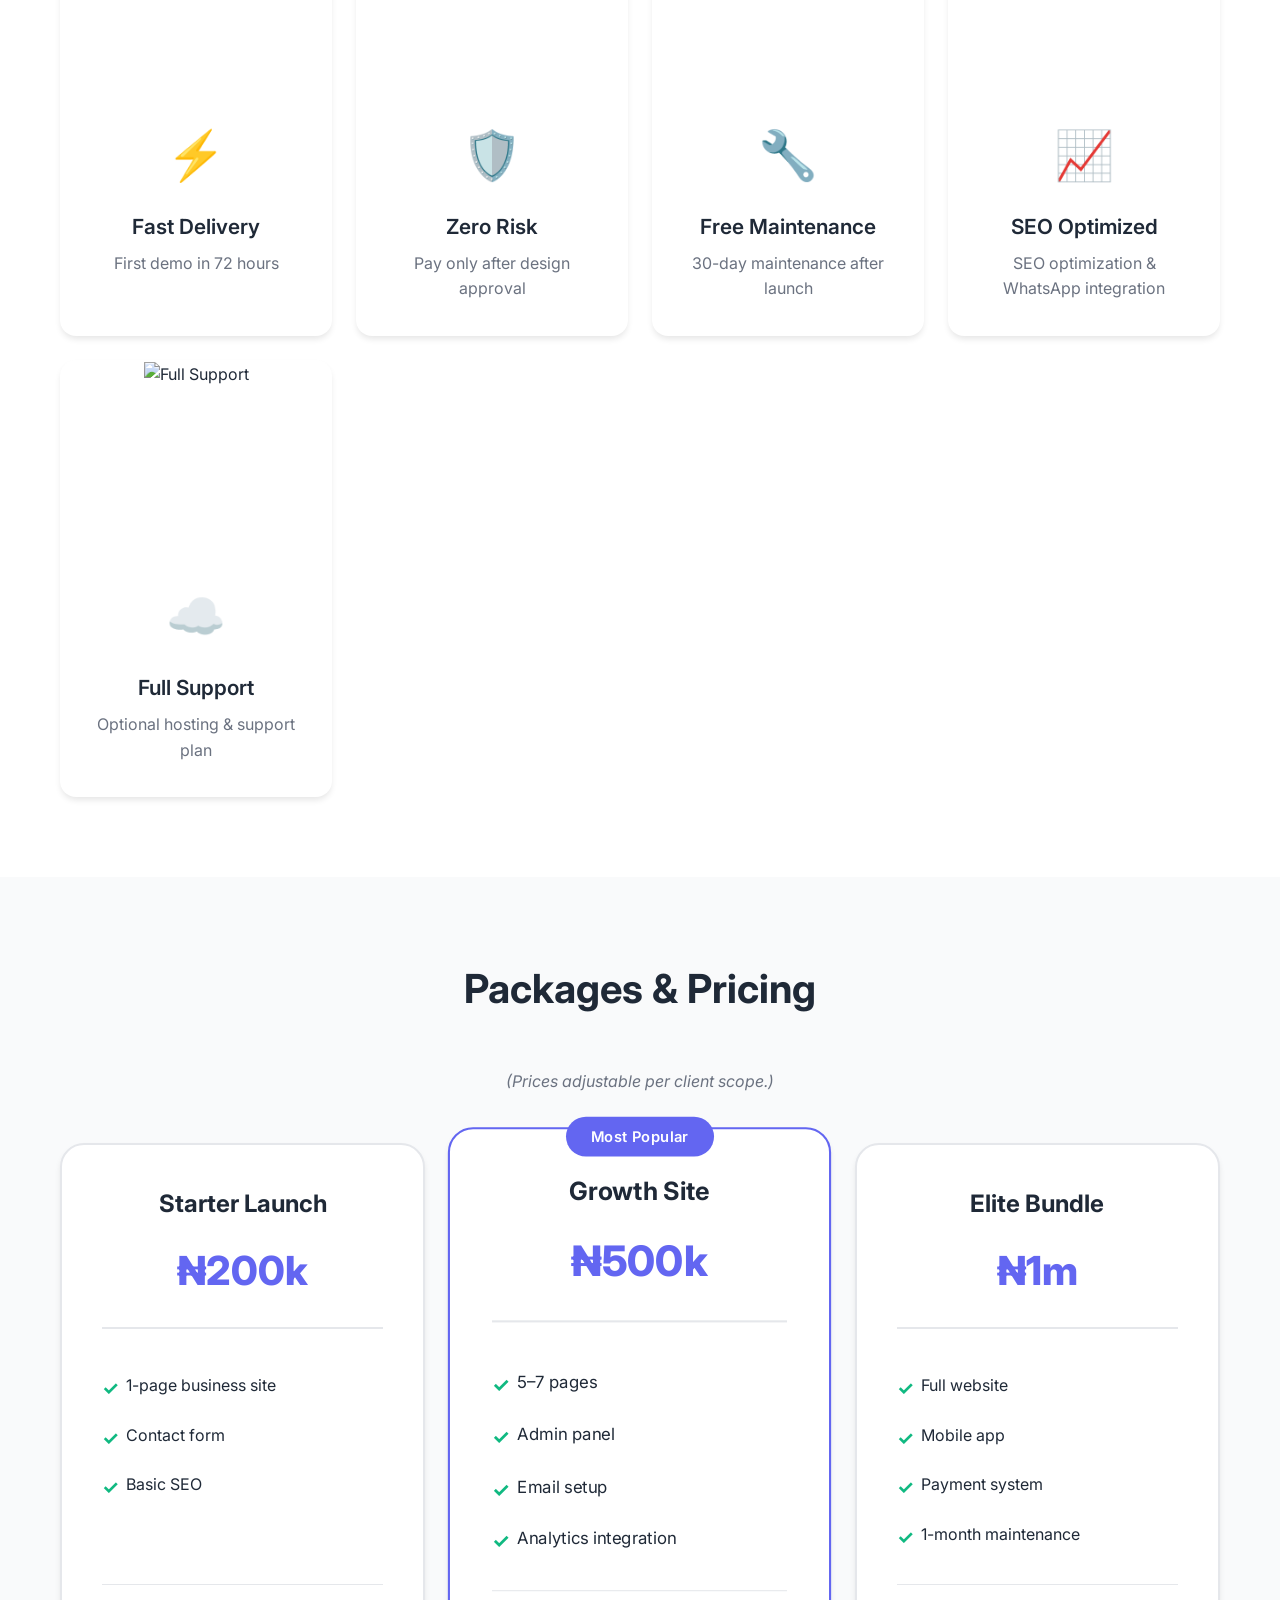
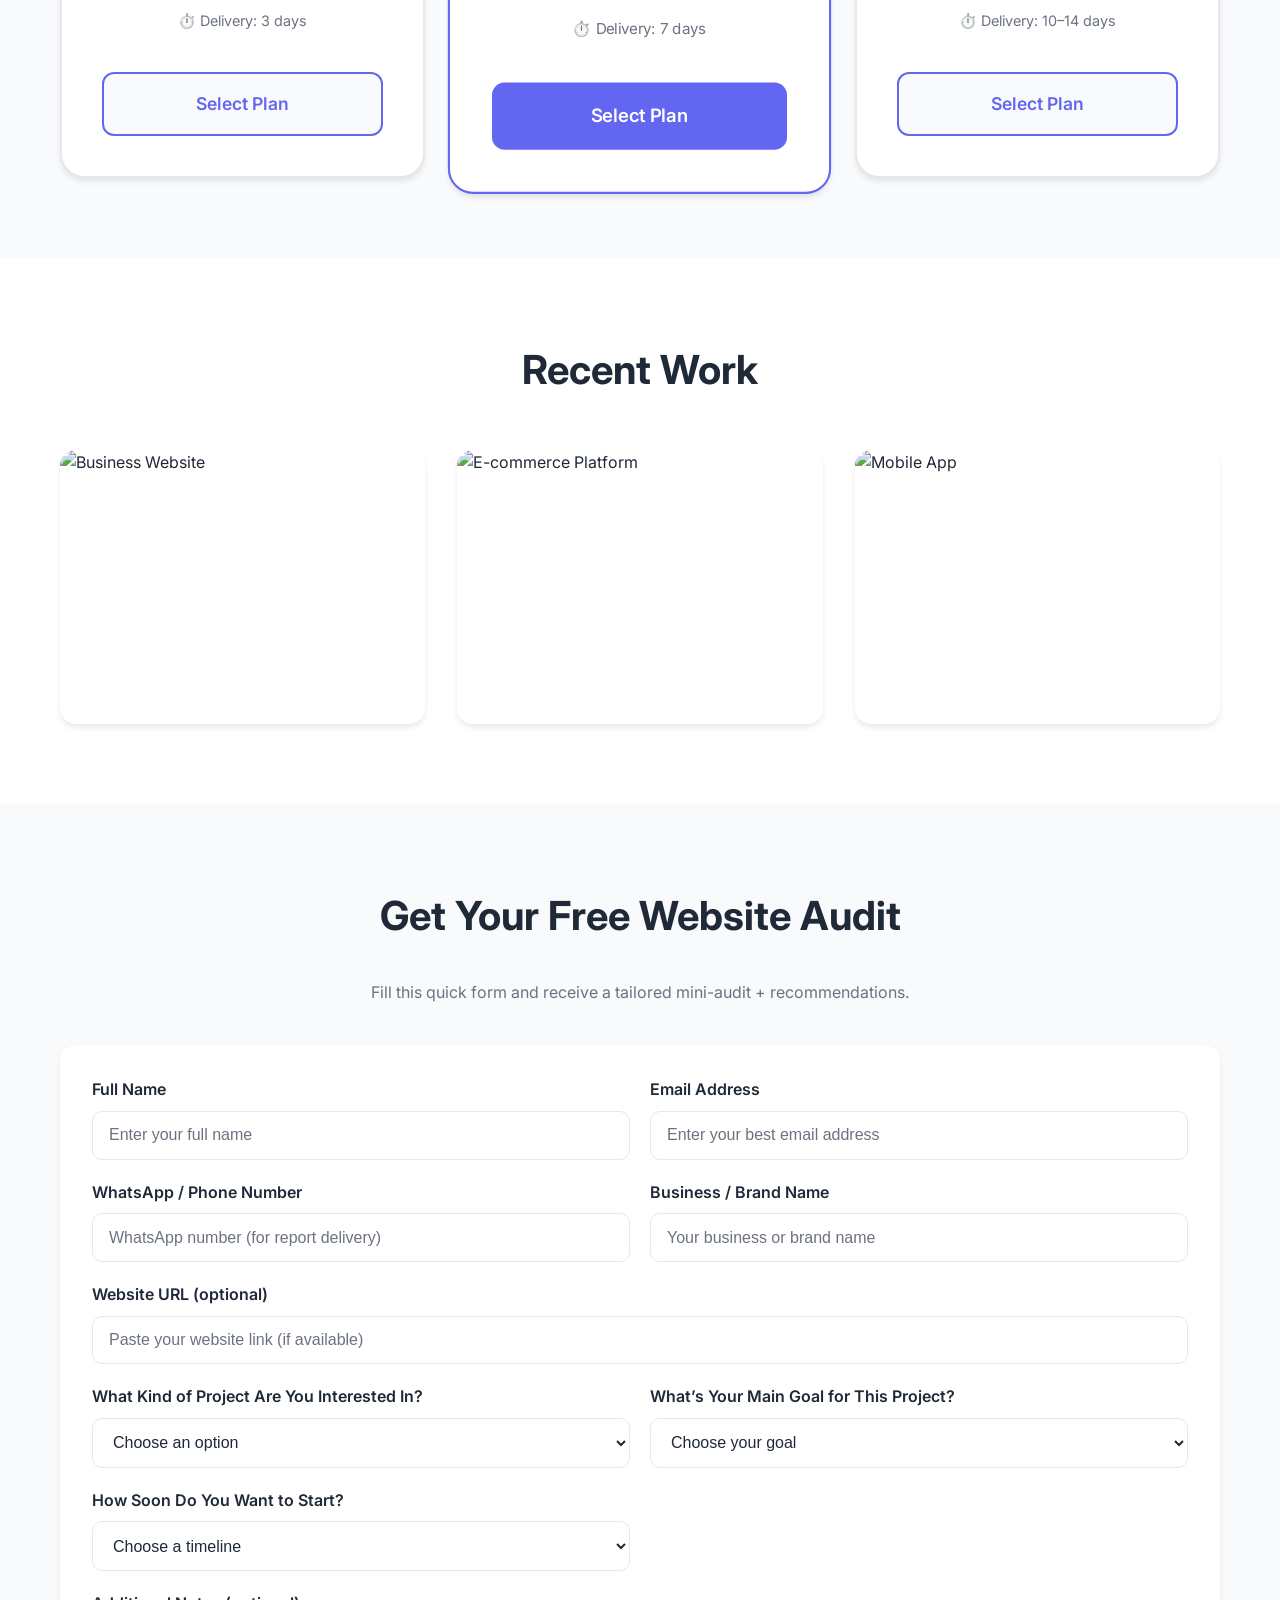
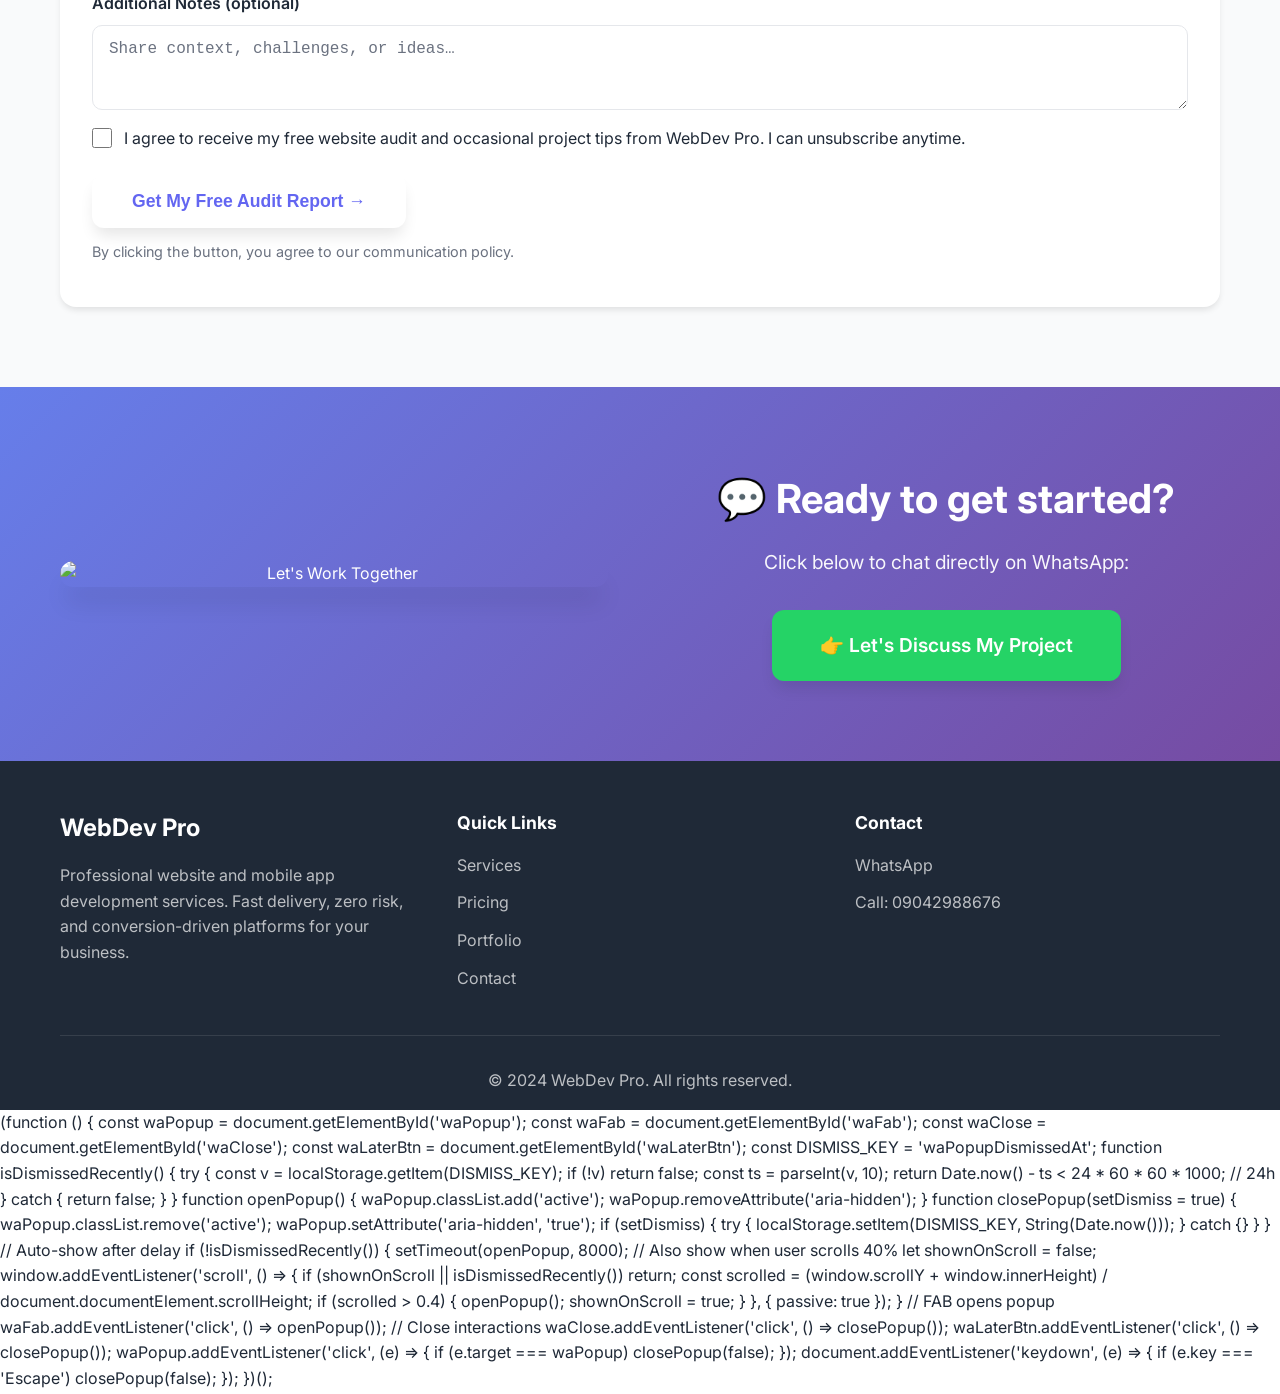
==== commit 6d176a66: "Lead form + Google Sheets hook + WhatsApp CTA popup" ====
--- a/index.html
+++ b/index.html
@@ -209,6 +209,92 @@
         </div>
     </section>
 
+    <!-- Lead Form Section -->
+    <section class="lead" id="lead">
+        <div class="container">
+            <h2 class="section-title">Get Your Free Website Audit</h2>
+            <p class="lead-subtitle">Fill this quick form and receive a tailored mini-audit + recommendations.</p>
+
+            <form id="leadForm" class="lead-form" novalidate>
+                <div class="form-grid">
+                    <div class="form-field">
+                        <label for="fullName">Full Name</label>
+                        <input type="text" id="fullName" name="fullName" placeholder="Enter your full name" required>
+                    </div>
+
+                    <div class="form-field">
+                        <label for="email">Email Address</label>
+                        <input type="email" id="email" name="email" placeholder="Enter your best email address" required>
+                    </div>
+
+                    <div class="form-field">
+                        <label for="phone">WhatsApp / Phone Number</label>
+                        <input type="tel" id="phone" name="phone" placeholder="WhatsApp number (for report delivery)" required>
+                    </div>
+
+                    <div class="form-field">
+                        <label for="brand">Business / Brand Name</label>
+                        <input type="text" id="brand" name="brand" placeholder="Your business or brand name" required>
+                    </div>
+
+                    <div class="form-field form-field-full">
+                        <label for="website">Website URL (optional)</label>
+                        <input type="url" id="website" name="website" placeholder="Paste your website link (if available)">
+                    </div>
+
+                    <div class="form-field">
+                        <label for="projectType">What Kind of Project Are You Interested In?</label>
+                        <select id="projectType" name="projectType" required>
+                            <option value="" selected disabled>Choose an option</option>
+                            <option>New Website Design</option>
+                            <option>Website Redesign</option>
+                            <option>Mobile App Development</option>
+                            <option>Web App / SaaS</option>
+                            <option>Not Sure Yet (Need Guidance)</option>
+                        </select>
+                    </div>
+
+                    <div class="form-field">
+                        <label for="mainGoal">What’s Your Main Goal for This Project?</label>
+                        <select id="mainGoal" name="mainGoal" required>
+                            <option value="" selected disabled>Choose your goal</option>
+                            <option>Get more sales or clients online</option>
+                            <option>Build brand visibility</option>
+                            <option>Automate business processes</option>
+                            <option>Improve my current site performance</option>
+                        </select>
+                    </div>
+
+                    <div class="form-field">
+                        <label for="startTime">How Soon Do You Want to Start?</label>
+                        <select id="startTime" name="startTime" required>
+                            <option value="" selected disabled>Choose a timeline</option>
+                            <option>Immediately</option>
+                            <option>Within 1–2 Weeks</option>
+                            <option>Next Month</option>
+                            <option>Just exploring</option>
+                        </select>
+                    </div>
+
+                    <div class="form-field form-field-full">
+                        <label for="notes">Additional Notes (optional)</label>
+                        <textarea id="notes" name="notes" rows="3" placeholder="Share context, challenges, or ideas…"></textarea>
+                    </div>
+                </div>
+
+                <div class="form-consent">
+                    <label class="consent-label">
+                        <input type="checkbox" id="consent" name="consent" required>
+                        <span>I agree to receive my free website audit and occasional project tips from WebDev Pro. I can unsubscribe anytime.</span>
+                    </label>
+                </div>
+
+                <button type="submit" class="btn btn-primary lead-submit">Get My Free Audit Report →</button>
+                <p class="form-hint">By clicking the button, you agree to our communication policy.</p>
+            </form>
+        </div>
+    </section>
+
     <!-- CTA Section -->
     <section class="cta" id="contact">
         <div class="container">
@@ -265,6 +351,31 @@
             <path d="M18 15l-6-6-6 6"/>
         </svg>
     </button>
+
+    <!-- WhatsApp CTA Floating Button -->
+    <button class="whatsapp-fab" aria-label="Chat on WhatsApp" id="waFab" title="Chat on WhatsApp">
+        <svg width="26" height="26" viewBox="0 0 24 24" fill="none" stroke="currentColor" stroke-width="2" aria-hidden="true">
+            <path d="M20.52 3.48A11.77 11.77 0 0012 0 12 12 0 000 12a11.77 11.77 0 003.48 8.52L2 24l3.6-1.44A12 12 0 0012 24a12 12 0 0012-12 11.77 11.77 0 00-3.48-8.52zM12 22a9.8 9.8 0 01-5-1.38L7 20l-2.5 1 1-2.4-.2-.2A9.8 9.8 0 012.2 12 9.8 9.8 0 0112 2.2 9.8 9.8 0 0121.8 12 9.8 9.8 0 0112 22zm5.2-7.3c-.3-.2-1.8-.9-2-1s-.5-.2-.7.2-.8 1-.9 1.1-.3.2-.6.1a7.43 7.43 0 01-2.2-1.4 8.35 8.35 0 01-1.5-1.8c-.2-.3 0-.4.1-.6s.3-.5.5-.7.2-.4 0-.6-1.1-1.3-1.5-1.8-.7-.4-.9-.3a2 2 0 00-.7.5 1.83 1.83 0 00-.6 1.4 3.21 3.21 0 00.7 1.7 11.56 11.56 0 004.3 4.3 3.84 3.84 0 002.3.7 2 2 0 001.4-.6 2.25 2.25 0 00.5-.7c.1-.2 0-.5-.1-.6z"/>
+        </svg>
+    </button>
+
+    <!-- WhatsApp CTA Popup -->
+    <div class="whatsapp-popup-overlay" id="waPopup" role="dialog" aria-modal="true" aria-labelledby="waTitle" aria-hidden="true">
+        <div class="whatsapp-popup">
+            <button class="whatsapp-close" id="waClose" aria-label="Close">×</button>
+            <h3 id="waTitle">Have a project in mind?</h3>
+            <p>Chat with me on WhatsApp. I usually reply within minutes.</p>
+            <div class="whatsapp-actions">
+                <a href="https://wa.me/2349042988676?text=Hi! I 09d like to discuss my project." target="_blank" rel="noopener noreferrer" class="btn-wa-primary" id="waChatBtn">
+                    <svg width="18" height="18" viewBox="0 0 24 24" fill="none" stroke="currentColor" stroke-width="2" aria-hidden="true">
+                        <path d="M20.52 3.48A11.77 11.77 0 0012 0 12 12 0 000 12a11.77 11.77 0 003.48 8.52L2 24l3.6-1.44A12 12 0 0012 24a12 12 0 0012-12 11.77 11.77 0 00-3.48-8.52z"/>
+                    </svg>
+                    Chat on WhatsApp
+                </a>
+                <button class="btn-wa-secondary" id="waLaterBtn">Not now</button>
+            </div>
+        </div>
+    </div>
 
     <script>
         // Mobile Menu Toggle
@@ -322,6 +433,143 @@
             });
         });
     </script>
+    (function () {
+        const waPopup = document.getElementById('waPopup');
+        const waFab = document.getElementById('waFab');
+        const waClose = document.getElementById('waClose');
+        const waLaterBtn = document.getElementById('waLaterBtn');
+        const DISMISS_KEY = 'waPopupDismissedAt';
+
+        function isDismissedRecently() {
+            try {
+                const v = localStorage.getItem(DISMISS_KEY);
+                if (!v) return false;
+                const ts = parseInt(v, 10);
+                return Date.now() - ts < 24 * 60 * 60 * 1000; // 24h
+            } catch { return false; }
+        }
+
+        function openPopup() {
+            waPopup.classList.add('active');
+            waPopup.removeAttribute('aria-hidden');
+        }
+
+        function closePopup(setDismiss = true) {
+            waPopup.classList.remove('active');
+            waPopup.setAttribute('aria-hidden', 'true');
+            if (setDismiss) {
+                try { localStorage.setItem(DISMISS_KEY, String(Date.now())); } catch {}
+            }
+        }
+
+        // Auto-show after delay
+        if (!isDismissedRecently()) {
+            setTimeout(openPopup, 8000);
+            // Also show when user scrolls 40%
+            let shownOnScroll = false;
+            window.addEventListener('scroll', () => {
+                if (shownOnScroll || isDismissedRecently()) return;
+                const scrolled = (window.scrollY + window.innerHeight) / document.documentElement.scrollHeight;
+                if (scrolled > 0.4) {
+                    openPopup();
+                    shownOnScroll = true;
+                }
+            }, { passive: true });
+        }
+
+        // FAB opens popup
+        waFab.addEventListener('click', () => openPopup());
+
+        // Close interactions
+        waClose.addEventListener('click', () => closePopup());
+        waLaterBtn.addEventListener('click', () => closePopup());
+        waPopup.addEventListener('click', (e) => {
+            if (e.target === waPopup) closePopup(false);
+        });
+        document.addEventListener('keydown', (e) => {
+            if (e.key === 'Escape') closePopup(false);
+        });
+    })();
+    </script>
+    <script>
+        (function () {
+            // Existing script code above remains...
+
+            // Lead form handler → send to Google Sheets and open WhatsApp
+            const leadForm = document.getElementById('leadForm');
+            const formStatusId = 'leadStatusMsg';
+            let leadStatusEl = document.getElementById(formStatusId);
+            if (!leadStatusEl) {
+                leadStatusEl = document.createElement('p');
+                leadStatusEl.id = formStatusId;
+                leadStatusEl.style.marginTop = '0.75rem';
+                leadStatusEl.style.color = 'var(--text-light)';
+                const submitBtn = document.querySelector('.lead-submit');
+                if (submitBtn && submitBtn.parentElement) {
+                    submitBtn.parentElement.appendChild(leadStatusEl);
+                }
+            }
+
+            // 1) Replace with your deployed Apps Script Web App URL (exec)
+            const SHEETS_ENDPOINT = 'https://script.google.com/macros/s/AKfycbz-F2Hx3U0CUTipotAW6_V5r_4yfpkor2viYTcs-N-OVgfbsgqeRwIr70RbRAoH2xZ_/exec';
+
+            if (leadForm) {
+                leadForm.addEventListener('submit', function (e) {
+                    e.preventDefault();
+                    const fullName = document.getElementById('fullName').value.trim();
+                    const email = document.getElementById('email').value.trim();
+                    const phone = document.getElementById('phone').value.trim();
+                    const brand = document.getElementById('brand').value.trim();
+                    const website = document.getElementById('website').value.trim();
+                    const projectType = document.getElementById('projectType').value;
+                    const mainGoal = document.getElementById('mainGoal').value;
+                    const startTime = document.getElementById('startTime').value;
+                    const notes = document.getElementById('notes').value.trim();
+                    const consent = document.getElementById('consent').checked;
+
+                    if (!fullName || !email || !phone || !brand || !projectType || !mainGoal || !startTime || !consent) {
+                        alert('Please complete all required fields and agree to the consent.');
+                        return;
+                    }
+
+                    const record = {
+                        timestamp: new Date().toISOString(),
+                        fullName, email, phone, brand, website, projectType, mainGoal, startTime, notes
+                    };
+
+                    // Fire-and-forget submit to Google Sheets (avoids CORS blocking)
+                    try {
+                        fetch(SHEETS_ENDPOINT, {
+                            method: 'POST',
+                            mode: 'no-cors',
+                            headers: { 'Content-Type': 'application/json' },
+                            body: JSON.stringify(record)
+                        }).catch(() => {});
+                        leadStatusEl.textContent = 'Saving your request... opening WhatsApp.';
+                    } catch (_) {
+                        leadStatusEl.textContent = 'Opening WhatsApp...';
+                    }
+
+                    // Open WhatsApp with prefilled message
+                    const lines = [
+                        `New Lead: Free Audit Request`,
+                        `Name: ${fullName}`,
+                        `Email: ${email}`,
+                        `WhatsApp/Phone: ${phone}`,
+                        `Brand: ${brand}`,
+                        website ? `Website: ${website}` : null,
+                        `Project Type: ${projectType}`,
+                        `Main Goal: ${mainGoal}`,
+                        `Start Timeline: ${startTime}`,
+                        notes ? `Notes: ${notes}` : null
+                    ].filter(Boolean);
+                    const text = encodeURIComponent(lines.join('\n'));
+                    const waUrl = `https://wa.me/2349042988676?text=${text}`;
+                    window.open(waUrl, '_blank');
+                });
+            }
+        })();
+    </script>
 </body>
 </html>
 
--- a/styles.css
+++ b/styles.css
@@ -1175,3 +1175,215 @@
     animation-delay: 0.4s;
 }
 
+/* WhatsApp CTA Popup */
+.whatsapp-fab {
+    position: fixed;
+    bottom: 1.25rem;
+    right: 1.25rem;
+    width: 56px;
+    height: 56px;
+    border-radius: 50%;
+    background: #25d366;
+    color: white;
+    display: flex;
+    align-items: center;
+    justify-content: center;
+    border: none;
+    cursor: pointer;
+    box-shadow: var(--shadow-lg);
+    z-index: 1001;
+    transition: transform 0.2s ease, box-shadow 0.2s ease;
+}
+
+.whatsapp-fab:hover {
+    transform: translateY(-3px);
+    box-shadow: var(--shadow-xl);
+}
+
+.whatsapp-fab:focus {
+    outline: 2px solid #1da851;
+    outline-offset: 2px;
+}
+
+.whatsapp-popup-overlay {
+    position: fixed;
+    inset: 0;
+    background: rgba(0, 0, 0, 0.5);
+    display: none;
+    align-items: center;
+    justify-content: center;
+    z-index: 1000;
+}
+
+.whatsapp-popup-overlay.active {
+    display: flex;
+}
+
+.whatsapp-popup {
+    background: var(--bg-white);
+    width: min(92vw, 420px);
+    border-radius: 1rem;
+    box-shadow: var(--shadow-xl);
+    padding: 1.5rem;
+    position: relative;
+    animation: fadeInUp 0.3s ease;
+}
+
+.whatsapp-popup h3 {
+    font-size: 1.25rem;
+    margin-bottom: 0.5rem;
+    color: var(--text-dark);
+}
+
+.whatsapp-popup p {
+    color: var(--text-light);
+    margin-bottom: 1.25rem;
+}
+
+.whatsapp-actions {
+    display: flex;
+    gap: 0.75rem;
+}
+
+.btn-wa-primary {
+    background: #25d366;
+    color: white;
+    padding: 0.75rem 1.25rem;
+    border-radius: 0.5rem;
+    text-decoration: none;
+    display: inline-flex;
+    align-items: center;
+    gap: 0.5rem;
+}
+
+.btn-wa-secondary {
+    background: var(--bg-light);
+    color: var(--text-dark);
+    padding: 0.75rem 1.25rem;
+    border-radius: 0.5rem;
+    text-decoration: none;
+}
+
+.whatsapp-close {
+    position: absolute;
+    top: 0.75rem;
+    right: 0.75rem;
+    background: transparent;
+    border: none;
+    font-size: 1.25rem;
+    cursor: pointer;
+    color: var(--text-light);
+}
+
+@media (max-width: 480px) {
+    .whatsapp-fab {
+        right: 1rem;
+        bottom: 1rem;
+        width: 52px;
+        height: 52px;
+    }
+}
+
+/* Lead Form */
+.lead {
+    padding: 5rem 0;
+    background: var(--bg-light);
+}
+
+.lead-subtitle {
+    text-align: center;
+    color: var(--text-light);
+    margin-top: -1rem;
+    margin-bottom: 2.5rem;
+}
+
+.lead-form {
+    background: var(--bg-white);
+    border-radius: 1rem;
+    box-shadow: var(--shadow-md);
+    padding: 2rem;
+}
+
+.form-grid {
+    display: grid;
+    grid-template-columns: repeat(2, 1fr);
+    gap: 1.25rem 1.25rem;
+}
+
+.form-field {
+    display: flex;
+    flex-direction: column;
+}
+
+.form-field-full {
+    grid-column: 1 / -1;
+}
+
+.form-field label {
+    font-weight: 600;
+    color: var(--text-dark);
+    margin-bottom: 0.5rem;
+}
+
+.form-field input,
+.form-field select,
+.form-field textarea {
+    padding: 0.9rem 1rem;
+    border: 1.5px solid var(--border-color);
+    border-radius: 0.625rem;
+    background: var(--bg-white);
+    color: var(--text-dark);
+    font-size: 1rem;
+    transition: border-color 0.2s ease, box-shadow 0.2s ease;
+}
+
+.form-field input:focus,
+.form-field select:focus,
+.form-field textarea:focus {
+    outline: none;
+    border-color: var(--primary-color);
+    box-shadow: 0 0 0 4px rgba(99, 102, 241, 0.15);
+}
+
+.form-field input::placeholder,
+.form-field textarea::placeholder {
+    color: var(--text-light);
+}
+
+.form-consent {
+    margin-top: 1rem;
+    margin-bottom: 1rem;
+}
+
+.consent-label {
+    display: flex;
+    align-items: flex-start;
+    gap: 0.75rem;
+    color: var(--text-dark);
+}
+
+.consent-label input[type="checkbox"] {
+    width: 20px;
+    height: 20px;
+    margin-top: 2px;
+}
+
+.lead-submit {
+    margin-top: 0.5rem;
+}
+
+.form-hint {
+    color: var(--text-light);
+    font-size: 0.9rem;
+    margin-top: 0.75rem;
+}
+
+@media (max-width: 768px) {
+    .lead {
+        padding: 3rem 0;
+    }
+    .form-grid {
+        grid-template-columns: 1fr;
+    }
+}
+
